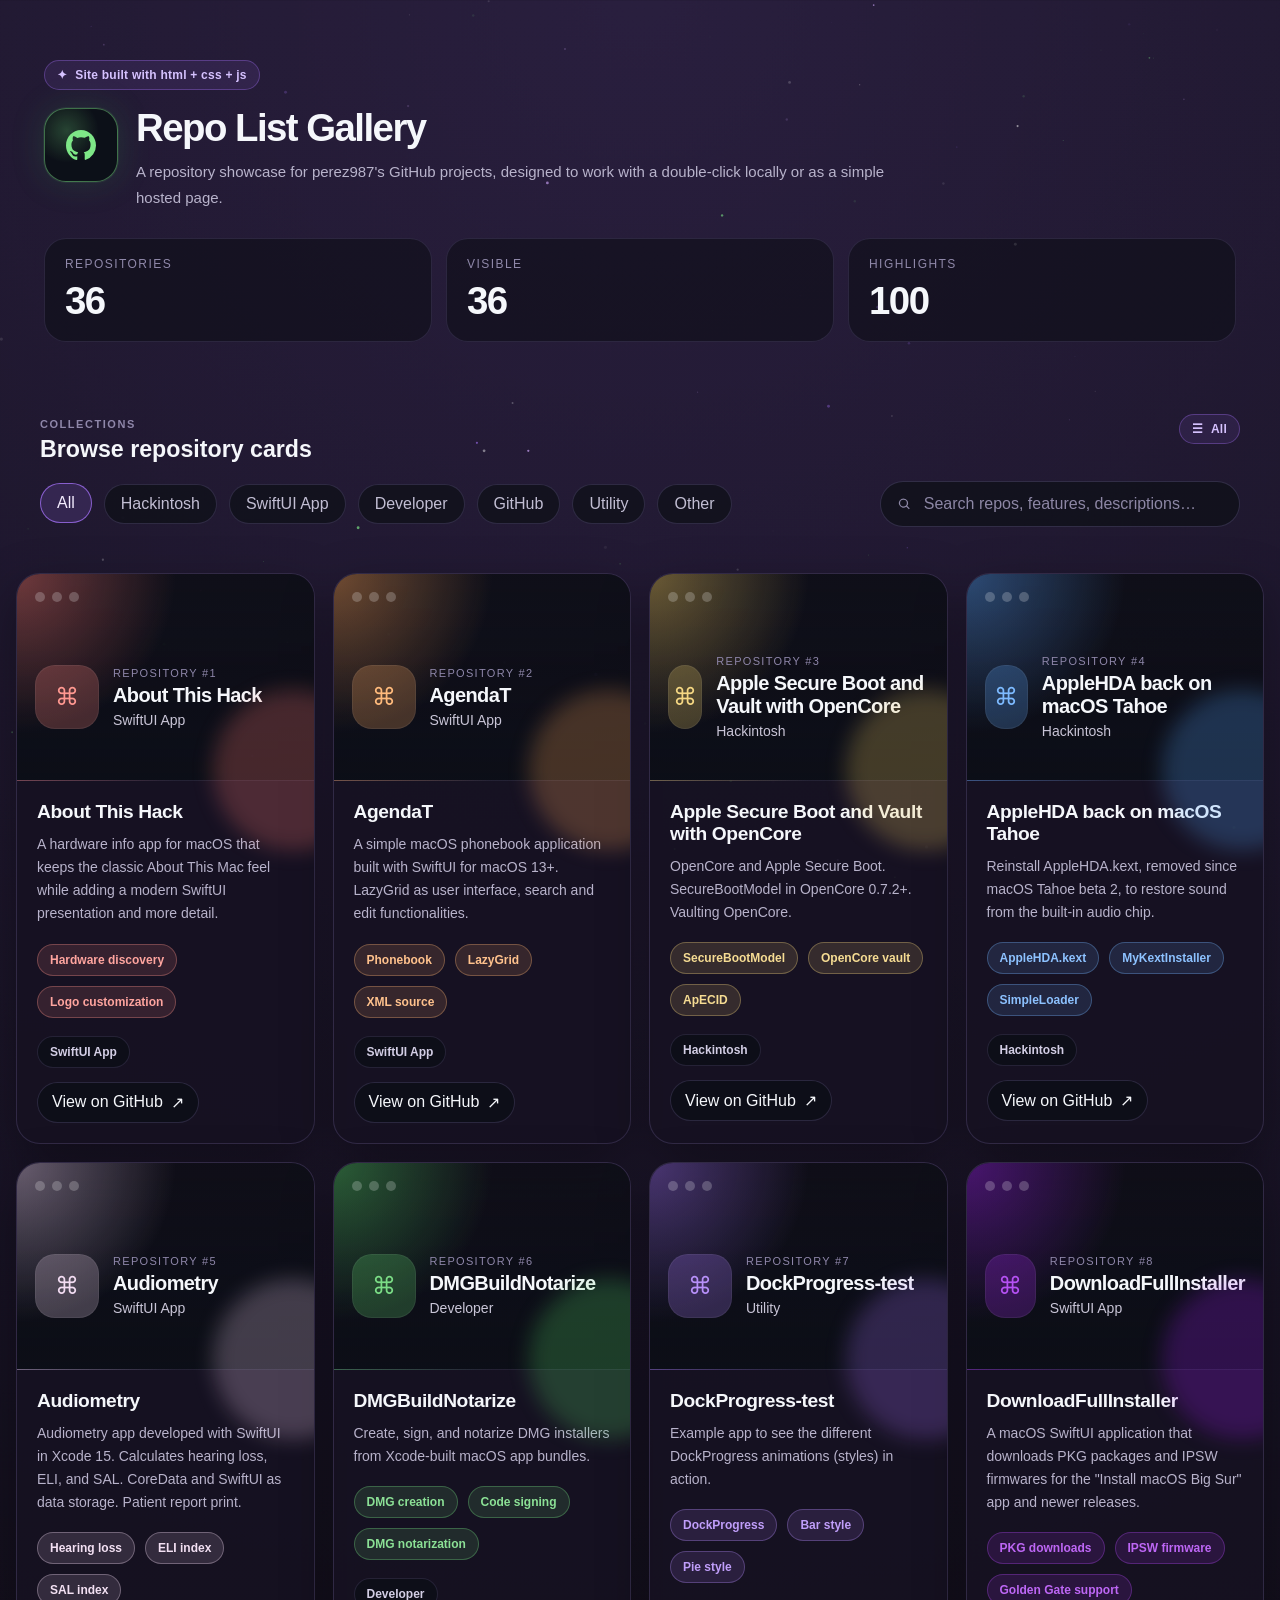
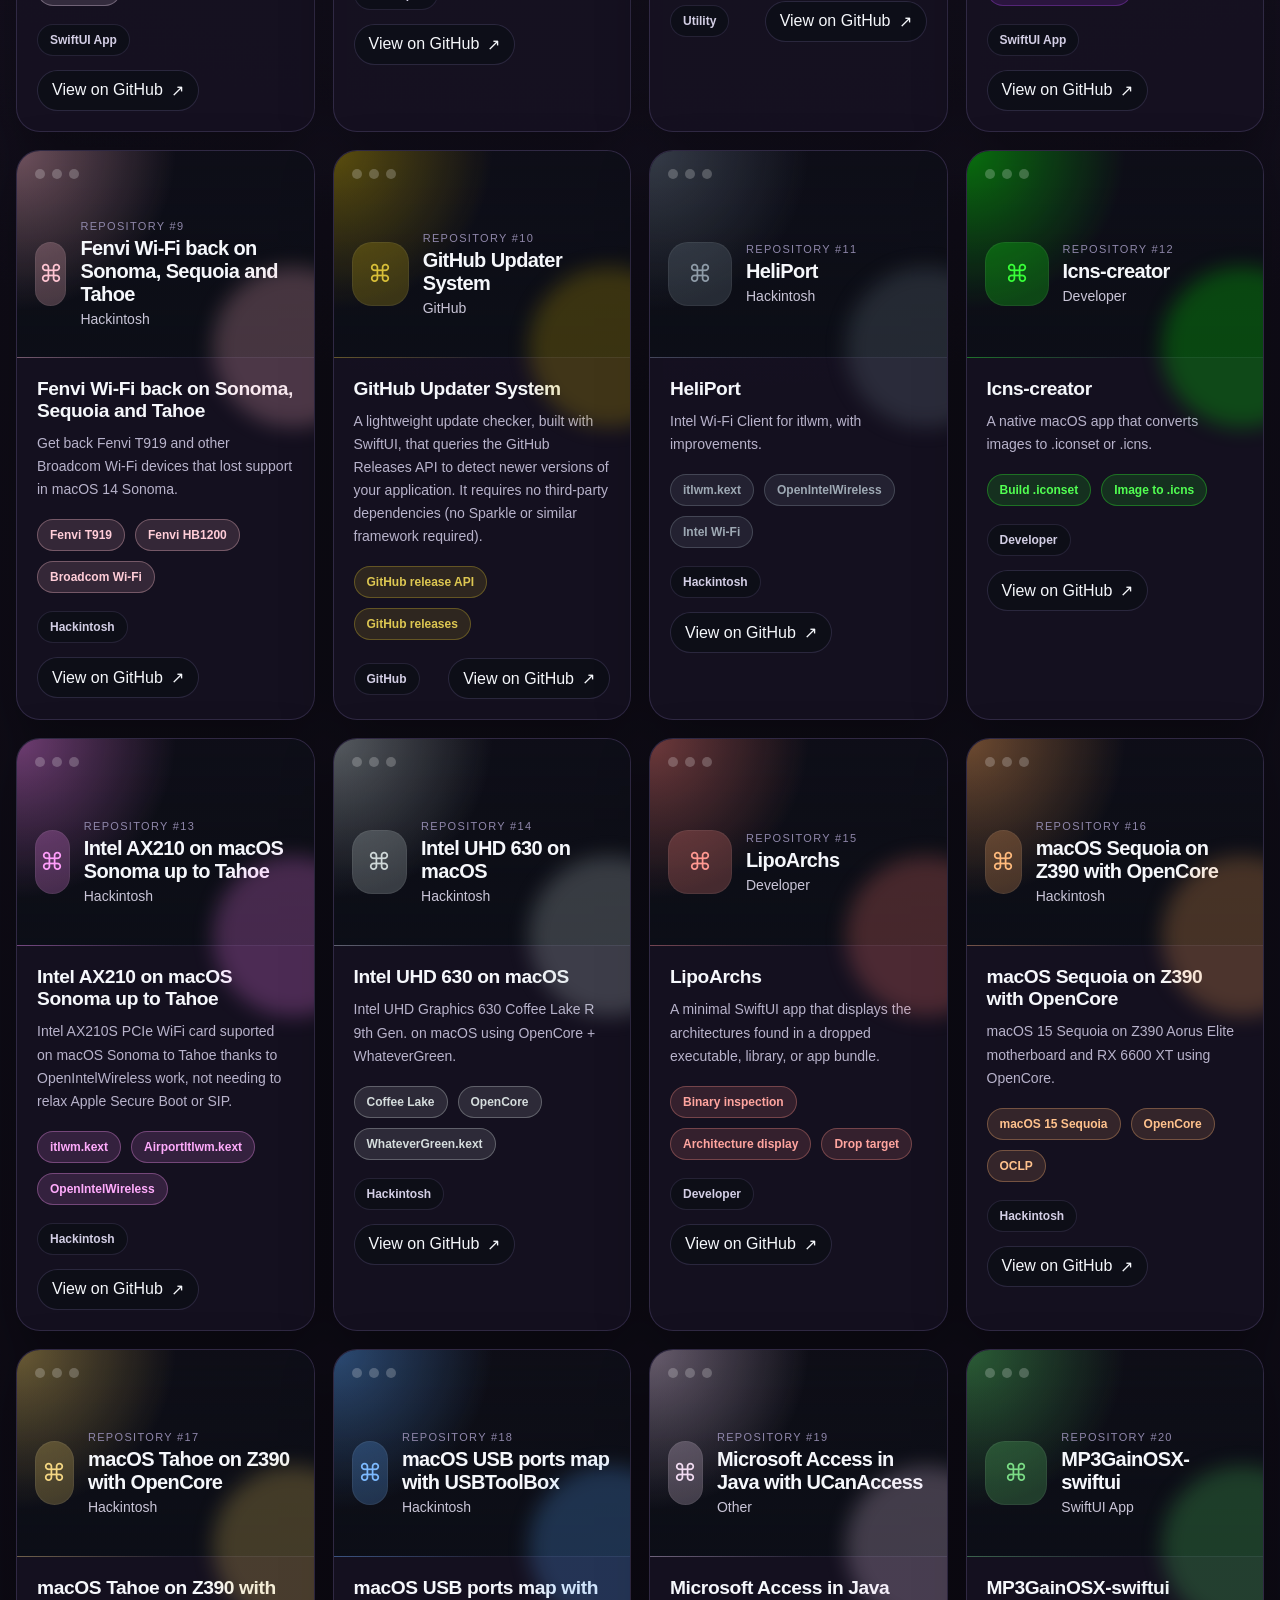
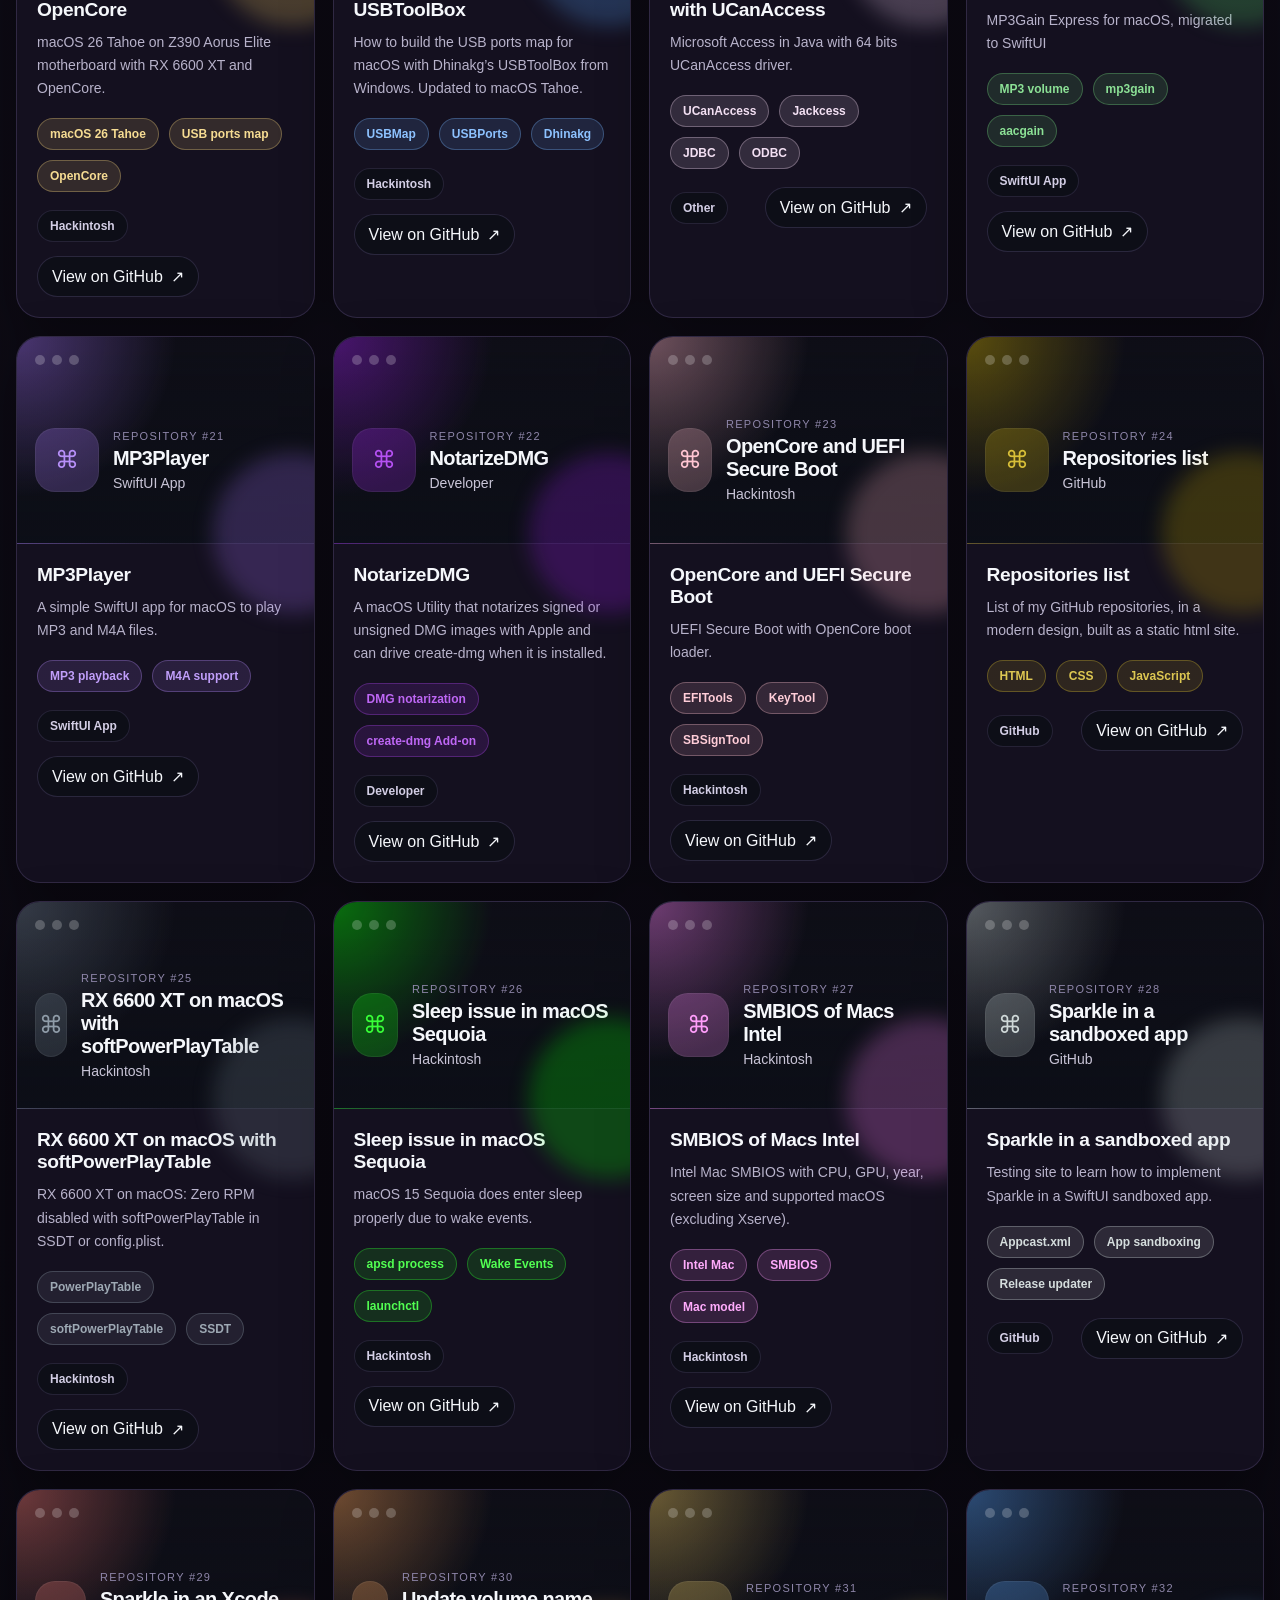
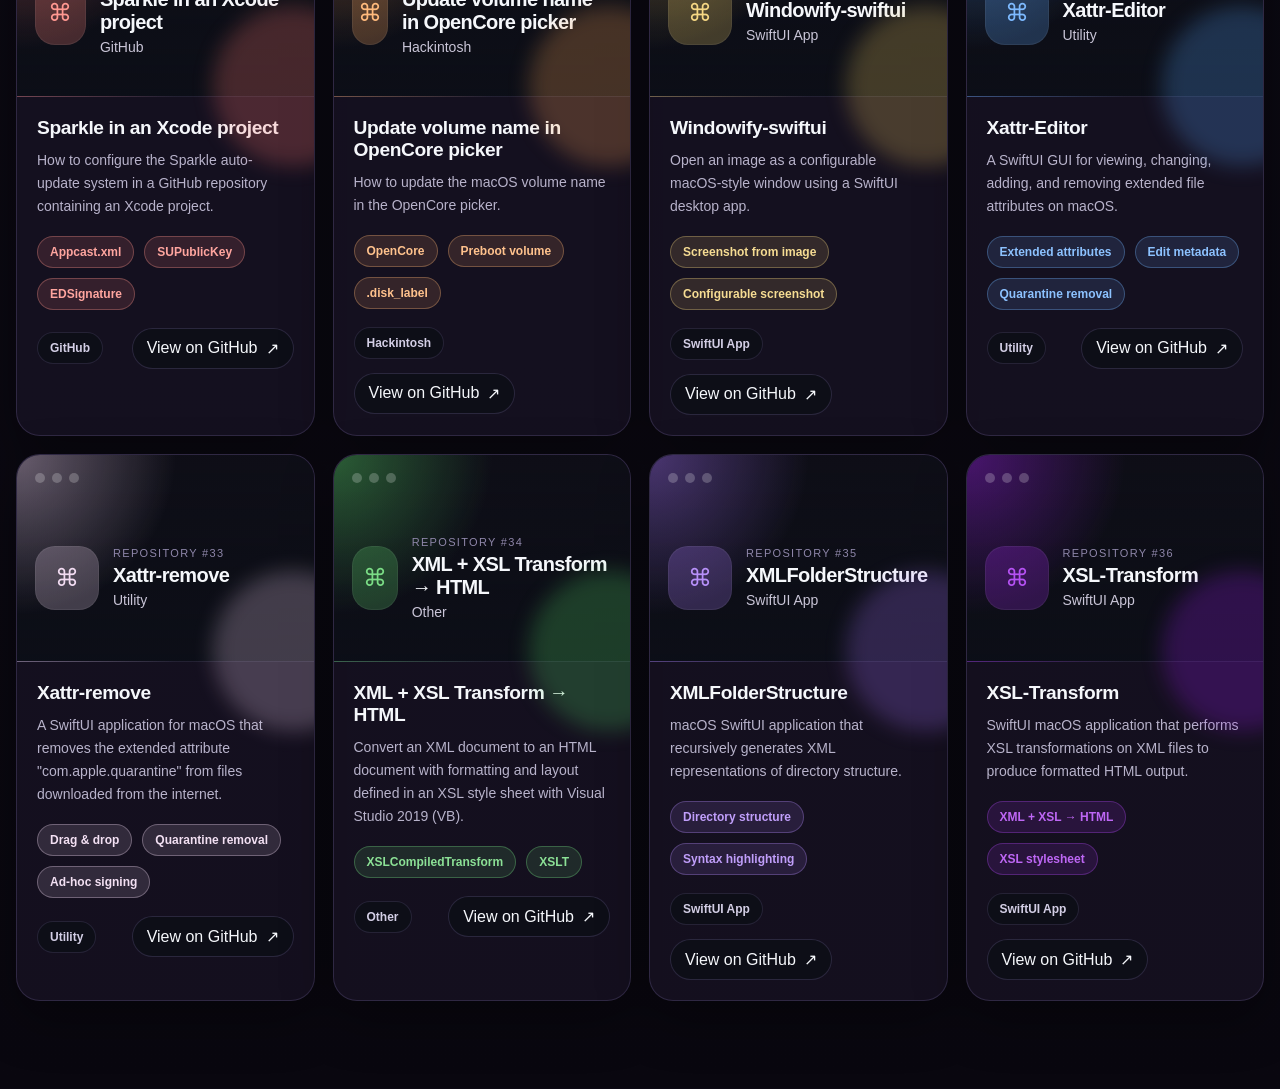
==== es_ES/index.html @ 8a82d5d9 "Create Spanish folder for the project" ====
<!doctype html>
<html lang="en">
  <head>
    <meta charset="UTF-8" />
    <meta name="viewport" content="width=device-width, initial-scale=1.0" />
    <meta
      name="description"
      content="Standalone repository gallery for perez987's SwiftUI projects."
    />
    <title>Repo List Gallery</title>
    <link
      rel="icon"
      href="data:image/svg+xml,%3Csvg xmlns='http://www.w3.org/2000/svg' viewBox='0 0 64 64'%3E%3Crect width='64' height='64' rx='16' fill='%230b1016'/%3E%3Cpath d='M18 24h28v16H18z' fill='%232ea043' opacity='.22'/%3E%3Cpath d='M20 20h10l3 4h11a4 4 0 0 1 4 4v16H16V24a4 4 0 0 1 4-4z' fill='%232ea043'/%3E%3C/svg%3E"
    />
    <link rel="stylesheet" href="styles.css" />
  </head>
  <body>
    <div class="gallery-app">
      <canvas class="galaxy-background" aria-hidden="true"></canvas>

      <main class="gallery-shell">
        <section class="hero-panel">
          <div class="hero-copy">
            <div class="hero-badge">
              ✦
              <span>Site built with html + css + js</span>
            </div>
            <div class="hero-title-row">
              <div class="hero-logo" aria-hidden="true">
                <svg viewBox="0 0 24 24" aria-hidden="true">
                  <path
                    d="M12 2C6.477 2 2 6.59 2 12.25c0 4.53 2.865 8.373 6.839 9.73.5.096.682-.223.682-.495 0-.244-.01-1.05-.014-1.905-2.782.618-3.369-1.215-3.369-1.215-.455-1.183-1.11-1.498-1.11-1.498-.908-.638.069-.625.069-.625 1.004.072 1.532 1.069 1.532 1.069.892 1.57 2.341 1.116 2.91.853.09-.665.35-1.116.636-1.373-2.22-.261-4.555-1.14-4.555-5.073 0-1.12.39-2.037 1.03-2.755-.104-.261-.446-1.313.098-2.739 0 0 .84-.277 2.75 1.052A9.32 9.32 0 0 1 12 6.845c.85.004 1.706.118 2.504.347 1.908-1.329 2.747-1.052 2.747-1.052.546 1.426.204 2.478.1 2.739.64.718 1.028 1.635 1.028 2.755 0 3.943-2.339 4.809-4.566 5.065.359.319.679.944.679 1.902 0 1.374-.012 2.482-.012 2.82 0 .274.18.596.688.494A10.257 10.257 0 0 0 22 12.25C22 6.59 17.523 2 12 2Z"
                  />
                </svg>
              </div>
              <div>
                <h1>Repo List Gallery</h1>
                <p>
                  A repository showcase for perez987&apos;s GitHub projects, designed to work with a
                  double-click locally or as a simple hosted page.
                </p>
              </div>
            </div>
          </div>

          <div class="hero-stats" aria-label="Repository gallery summary">
            <div class="stat-card">
              <span class="stat-label">Repositories</span>
              <strong id="repo-count">0</strong>
            </div>
          <div class="stat-card">
              <span class="stat-label">Visible</span>
              <strong id="visible-count">0</strong>
            </div>
            <div class="stat-card">
              <span class="stat-label">Highlights</span>
              <strong id="highlight-count">0</strong>
            </div>
          </div>
        </section>

        <section class="toolbar-panel">
          <div class="toolbar-heading">
            <div>
              <span class="eyebrow">Collections</span>
              <h2>Browse repository cards</h2>
            </div>
            <div class="toolbar-badge">
              <span>☰</span>
              <span id="active-category-label">All</span>
            </div>
          </div>

          <div class="toolbar-controls">
            <div class="category-pills" id="category-pills" role="tablist" aria-label="Repository categories"></div>

            <label class="search-shell">
              <svg class="icon-inline" viewBox="0 0 24 24" aria-hidden="true">
                <path
                  d="M10.5 3a7.5 7.5 0 0 1 5.982 12.025l4.246 4.247-1.414 1.414-4.247-4.246A7.5 7.5 0 1 1 10.5 3Zm0 2a5.5 5.5 0 1 0 0 11 5.5 5.5 0 0 0 0-11Z"
                  fill="currentColor"
                />
              </svg>
              <input
                id="search-input"
                type="search"
                placeholder="Search repos, features, descriptions…"
                aria-label="Search repositories"
              />
            </label>
          </div>
        </section>

        <section class="repo-grid" id="repo-grid" aria-label="Repository gallery"></section>

        <section class="empty-state" id="empty-state">
          <svg class="icon-large" viewBox="0 0 24 24" aria-hidden="true">
            <path
              d="M12 2C6.477 2 2 6.59 2 12.25c0 4.53 2.865 8.373 6.839 9.73.5.096.682-.223.682-.495 0-.244-.01-1.05-.014-1.905-2.782.618-3.369-1.215-3.369-1.215-.455-1.183-1.11-1.498-1.11-1.498-.908-.638.069-.625.069-.625 1.004.072 1.532 1.069 1.532 1.069.892 1.57 2.341 1.116 2.91.853.09-.665.35-1.116.636-1.373-2.22-.261-4.555-1.14-4.555-5.073 0-1.12.39-2.037 1.03-2.755-.104-.261-.446-1.313.098-2.739 0 0 .84-.277 2.75 1.052A9.32 9.32 0 0 1 12 6.845c.85.004 1.706.118 2.504.347 1.908-1.329 2.747-1.052 2.747-1.052.546 1.426.204 2.478.1 2.739.64.718 1.028 1.635 1.028 2.755 0 3.943-2.339 4.809-4.566 5.065.359.319.679.944.679 1.902 0 1.374-.012 2.482-.012 2.82 0 .274.18.596.688.494A10.257 10.257 0 0 0 22 12.25C22 6.59 17.523 2 12 2Z"
            />
          </svg>
          <h3>No repositories found</h3>
          <p>Try a different search term or switch back to the full collection.</p>
        </section>
      </main>

      <button type="button" class="back-to-top" id="back-to-top" aria-label="Back to top">↑</button>
    </div>
    <script src="script.js"></script>
  </body>
</html>
---- es_ES/styles.css ----
:root {
        color-scheme: dark;
        --page-bg: #09070f;
        --panel-bg: rgba(25, 20, 38, 0.8);
        --panel-border: rgba(146, 130, 196, 0.22);
        --text-primary: #f5f7fb;
        --text-secondary: #b8b3cb;
        --text-muted: #8f87aa;
      }

      * {
        box-sizing: border-box;
      }

      html {
        background: var(--page-bg);
        scroll-behavior: smooth;
      }

      body {
        margin: 0;
        min-height: 100vh;
        background:
          radial-gradient(circle at top, rgba(163, 113, 247, 0.16), transparent 34%),
          linear-gradient(180deg, #120f1b 0%, #09070f 100%);
        color: var(--text-primary);
        font-family:
          Inter, -apple-system, BlinkMacSystemFont, "Segoe UI", sans-serif;
      }

      a {
        color: inherit;
      }

      button,
      input {
        font: inherit;
      }

      .gallery-app {
        min-height: 100vh;
      }

      .galaxy-background {
        position: fixed;
        inset: 0;
        z-index: 0;
        width: 100%;
        height: 100%;
        pointer-events: none;
      }

      .gallery-shell {
        position: relative;
        z-index: 1;
        width: min(1380px, calc(100% - 32px));
        margin: 0 auto;
        padding: 32px 0 88px;
      }

        position: relative;
      .hero-panel,
      .toolbar-panel,
      .empty-state {
        border: 1px solid var(--panel-border);
        background: var(--panel-bg);
        backdrop-filter: blur(16px);
        box-shadow: 0 20px 60px rgba(0, 0, 0, 0.36);
      }

      .hero-panel {
        display: grid;
        gap: 28px;
        padding: 28px;
        border-radius: 28px;
      }

      .hero-copy {
        display: grid;
        gap: 18px;
      }

      .hero-badge,
      .toolbar-badge {
        display: inline-flex;
        width: fit-content;
        align-items: center;
        gap: 8px;
        border-radius: 999px;
        border: 1px solid rgba(163, 113, 247, 0.35);
        background: rgba(163, 113, 247, 0.1);
        color: #d6c2ff;
        padding: 7px 12px;
        font-size: 12px;
        font-weight: 700;
        letter-spacing: 0.02em;
      }

      .hero-title-row {
        display: flex;
        align-items: flex-start;
        gap: 18px;
      }

      .hero-logo {
        display: inline-flex;
        align-items: center;
        justify-content: center;
        width: 74px;
        height: 74px;
        flex-shrink: 0;
        border-radius: 22px;
        border: 1px solid rgba(126, 231, 135, 0.45);
        background:
          radial-gradient(circle at 30% 30%, rgba(126, 231, 135, 0.24), transparent 45%),
          rgba(11, 16, 22, 0.9);
        box-shadow:
          0 0 0 1px rgba(126, 231, 135, 0.08),
          0 0 34px rgba(46, 160, 67, 0.2);
      }

      .hero-logo svg {
        width: 36px;
        height: 36px;
        fill: #7ee787;
      }

      .hero-panel h1 {
        margin: 0;
        font-size: clamp(2rem, 3vw, 3.5rem);
        line-height: 1.02;
        letter-spacing: -0.04em;
      }

      .hero-panel p {
        margin: 12px 0 0;
        max-width: 760px;
        color: var(--text-secondary);
        font-size: 15px;
        line-height: 1.7;
      }

      .hero-stats {
        display: grid;
        gap: 14px;
        grid-template-columns: repeat(3, minmax(0, 1fr));
      }

      .stat-card {
        border-radius: 22px;
        border: 1px solid rgba(146, 130, 196, 0.18);
        background: rgba(10, 13, 18, 0.52);
        padding: 18px 20px;
      }

      .stat-label {
        display: block;
        margin-bottom: 8px;
        color: #9089aa;
        font-size: 12px;
        text-transform: uppercase;
        letter-spacing: 0.12em;
      }

      .stat-card strong {
        font-size: clamp(1.4rem, 3vw, 2.4rem);
        letter-spacing: -0.04em;
      }

      .toolbar-panel {
        display: grid;
        gap: 18px;
        margin-top: 22px;
        padding: 22px 24px;
        border-radius: 24px;
      }

      .toolbar-heading {
        display: flex;
        align-items: flex-start;
        justify-content: space-between;
        gap: 18px;
      }

      .eyebrow {
        display: inline-block;
        margin-bottom: 6px;
        color: var(--text-muted);
        font-size: 11px;
        font-weight: 700;
        text-transform: uppercase;
        letter-spacing: 0.14em;
      }

      .toolbar-heading h2 {
        margin: 0;
        font-size: 1.45rem;
      }

      .toolbar-controls {
        display: flex;
        align-items: center;
        justify-content: space-between;
        gap: 16px;
        flex-wrap: wrap;
      }

      .category-pills {
        display: flex;
        gap: 12px;
        flex-wrap: wrap;
      }

      .category-pill {
        border: 1px solid rgba(146, 130, 196, 0.22);
        background: rgba(12, 15, 21, 0.68);
        color: #c2bed3;
        padding: 10px 16px;
        border-radius: 999px;
        cursor: pointer;
        transition:
          transform 0.2s ease,
          border-color 0.2s ease,
          background-color 0.2s ease,
          color 0.2s ease;
      }

      .category-pill:hover,
      .category-pill.is-active {
        transform: translateY(-1px);
        border-color: rgba(163, 113, 247, 0.75);
        background: rgba(163, 113, 247, 0.16);
        color: #f4edff;
      }

      .search-shell {
        display: flex;
        align-items: center;
        gap: 10px;
        min-width: min(100%, 360px);
        border-radius: 999px;
        border: 1px solid rgba(146, 130, 196, 0.24);
        background: rgba(12, 15, 21, 0.68);
        padding: 12px 16px;
        color: #8d87a5;
      }

      .search-shell:focus-within {
        border-color: rgba(126, 231, 135, 0.65);
        box-shadow: 0 0 0 4px rgba(46, 160, 67, 0.15);
      }

      .search-shell input {
        width: 100%;
        border: 0;
        outline: 0;
        background: transparent;
        color: var(--text-primary);
      }

      .search-shell input::placeholder {
        color: #8d87a5;
      }

      .repo-grid {
        display: grid;
        gap: 18px;
        margin-top: 24px;
        grid-template-columns: repeat(auto-fit, minmax(290px, 1fr));
      }

      .repo-card {
        overflow: hidden;
        border: 1px solid rgba(146, 130, 196, 0.22);
        border-radius: 24px;
        background: rgba(22, 18, 33, 0.88);
        box-shadow: 0 18px 50px rgba(0, 0, 0, 0.34);
        transition:
          transform 0.22s ease,
          border-color 0.22s ease,
          box-shadow 0.22s ease;
      }

      .repo-card:hover {
        transform: translateY(-4px);
        border-color: color-mix(in srgb, var(--repo-accent) 56%, white);
        box-shadow: 0 24px 64px rgba(0, 0, 0, 0.42);
      }

      .repo-preview {
        position: relative;
        padding: 18px;
        border-bottom: 1px solid rgba(146, 130, 196, 0.16);
        background:
          radial-gradient(circle at top left, color-mix(in srgb, var(--repo-accent) 40%, transparent), transparent 44%),
          linear-gradient(180deg, rgba(10, 13, 18, 0.58), rgba(11, 14, 22, 0.88));
      }

      .repo-preview::after {
        content: "";
        position: absolute;
        inset: auto -20% -34% auto;
        width: 160px;
        height: 160px;
        border-radius: 50%;
        background: color-mix(in srgb, var(--repo-accent) 24%, transparent);
        filter: blur(10px);
      }

      .preview-toolbar {
        display: flex;
        gap: 7px;
      }

      .preview-toolbar span {
        width: 10px;
        height: 10px;
        border-radius: 50%;
        background: rgba(255, 255, 255, 0.22);
      }

      .preview-content {
        position: relative;
        display: flex;
        align-items: center;
        gap: 14px;
        padding-top: 30px;
        min-height: 160px;
      }

      .preview-monogram {
        display: flex;
        align-items: center;
        justify-content: center;
        width: 64px;
        height: 64px;
        border-radius: 20px;
        background: color-mix(in srgb, var(--repo-accent) 22%, rgba(255, 255, 255, 0.02));
        color: color-mix(in srgb, var(--repo-accent) 78%, white);
        box-shadow: inset 0 0 0 1px rgba(255, 255, 255, 0.06);
        font-size: 1.5rem;
      }

      .preview-meta {
        position: relative;
        display: grid;
        gap: 5px;
      }

      .preview-label {
        color: var(--text-muted);
        font-size: 11px;
        text-transform: uppercase;
        letter-spacing: 0.12em;
      }

      .preview-meta strong {
        font-size: 1.25rem;
        letter-spacing: -0.03em;
      }

      .preview-meta span:last-child {
        color: #c9c5d7;
        font-size: 14px;
      }

      .repo-body {
        display: grid;
        gap: 18px;
        padding: 20px;
      }

      .repo-heading {
        display: flex;
        align-items: flex-start;
        justify-content: space-between;
        gap: 14px;
      }

      .repo-heading h3 {
        margin: 0;
        font-size: 1.2rem;
        letter-spacing: -0.02em;
      }

      .repo-heading p {
        margin: 10px 0 0;
        color: var(--text-secondary);
        font-size: 14px;
        line-height: 1.65;
      }

      .repo-heading a,
      .repo-action {
        display: inline-flex;
        align-items: center;
        justify-content: center;
        gap: 8px;
        flex-shrink: 0;
        border-radius: 999px;
        text-decoration: none;
      }

      .repo-heading a {
        width: 38px;
        height: 38px;
        border: 1px solid rgba(146, 130, 196, 0.22);
        background: rgba(12, 15, 21, 0.7);
        color: var(--text-primary);
      }

      .repo-heading a:hover,
      .repo-action:hover {
        border-color: color-mix(in srgb, var(--repo-accent) 74%, white);
        color: white;
      }

      .repo-tags {
        display: flex;
        flex-wrap: wrap;
        gap: 10px;
      }

      .repo-tag,
      .repo-category {
        display: inline-flex;
        align-items: center;
        border-radius: 999px;
        padding: 8px 12px;
        font-size: 12px;
        font-weight: 700;
      }

      .repo-tag {
        border: 1px solid color-mix(in srgb, var(--repo-accent) 26%, rgba(255, 255, 255, 0.08));
        background: color-mix(in srgb, var(--repo-accent) 12%, rgba(255, 255, 255, 0.02));
        color: color-mix(in srgb, var(--repo-accent) 68%, white);
      }

      .repo-footer {
        display: flex;
        align-items: center;
        justify-content: space-between;
        gap: 14px;
        flex-wrap: wrap;
      }

      .repo-category {
        border: 1px solid rgba(146, 130, 196, 0.18);
        background: rgba(12, 15, 21, 0.72);
        color: #d3cee5;
      }

      .repo-action {
        padding: 10px 14px;
        border: 1px solid rgba(146, 130, 196, 0.22);
        background: rgba(12, 15, 21, 0.72);
        color: var(--text-primary);
      }

      .empty-state {
        display: none;
        place-items: center;
        gap: 10px;
        margin-top: 24px;
        padding: 56px 24px;
        text-align: center;
        border-radius: 24px;
      }

      .empty-state.show {
        display: grid;
      }

      .empty-state h3,
      .empty-state p {
        margin: 0;
      }

      .empty-state p {
        color: var(--text-secondary);
      }

      .back-to-top {
        position: fixed;
        right: 28px;
        bottom: 28px;
        z-index: 2;
        display: inline-flex;
        align-items: center;
        justify-content: center;
        width: 52px;
        height: 52px;
        border: 1px solid rgba(240, 246, 252, 0.15);
        border-radius: 50%;
        background: radial-gradient(circle at 30% 30%, #46c75d 0%, #2ea043 60%, #1b772f 100%);
        color: #fff;
        cursor: pointer;
        opacity: 0;
        visibility: hidden;
        transform: translateY(18px) scale(0.88);
        box-shadow:
          0 8px 20px rgba(0, 0, 0, 0.45),
          0 0 0 0 rgba(46, 160, 67, 0.35);
        transition:
          opacity 0.3s ease,
          transform 0.3s ease,
          box-shadow 0.3s ease;
      }

      .back-to-top.show {
        opacity: 1;
        visibility: visible;
        transform: translateY(0) scale(1);
      }

      .back-to-top:hover {
        box-shadow:
          0 12px 24px rgba(0, 0, 0, 0.48),
          0 0 22px rgba(46, 160, 67, 0.5);
      }

      .icon-inline {
        width: 16px;
        height: 16px;
        fill: currentColor;
      }

      .icon-large {
        width: 48px;
        height: 48px;
        fill: currentColor;
      }

      @media (max-width: 900px) {
        .gallery-shell {
          width: min(100% - 24px, 1380px);
          padding-top: 20px;
        }

        .hero-title-row,
        .toolbar-heading,
        .toolbar-controls {
          flex-direction: column;
          align-items: stretch;
        }

        .hero-stats {
          grid-template-columns: 1fr;
        }
      }

      @media (max-width: 640px) {
        .hero-panel,
        .toolbar-panel,
        .repo-body {
          padding-left: 18px;
          padding-right: 18px;
        }

        .hero-panel {
          padding-top: 22px;
          padding-bottom: 22px;
          border-radius: 22px;
        }

        .toolbar-panel,
        .repo-card,
        .empty-state {
          border-radius: 20px;
        }

        .back-to-top {
          right: 20px;
          bottom: 20px;
          width: 46px;
          height: 46px;
        }
      }
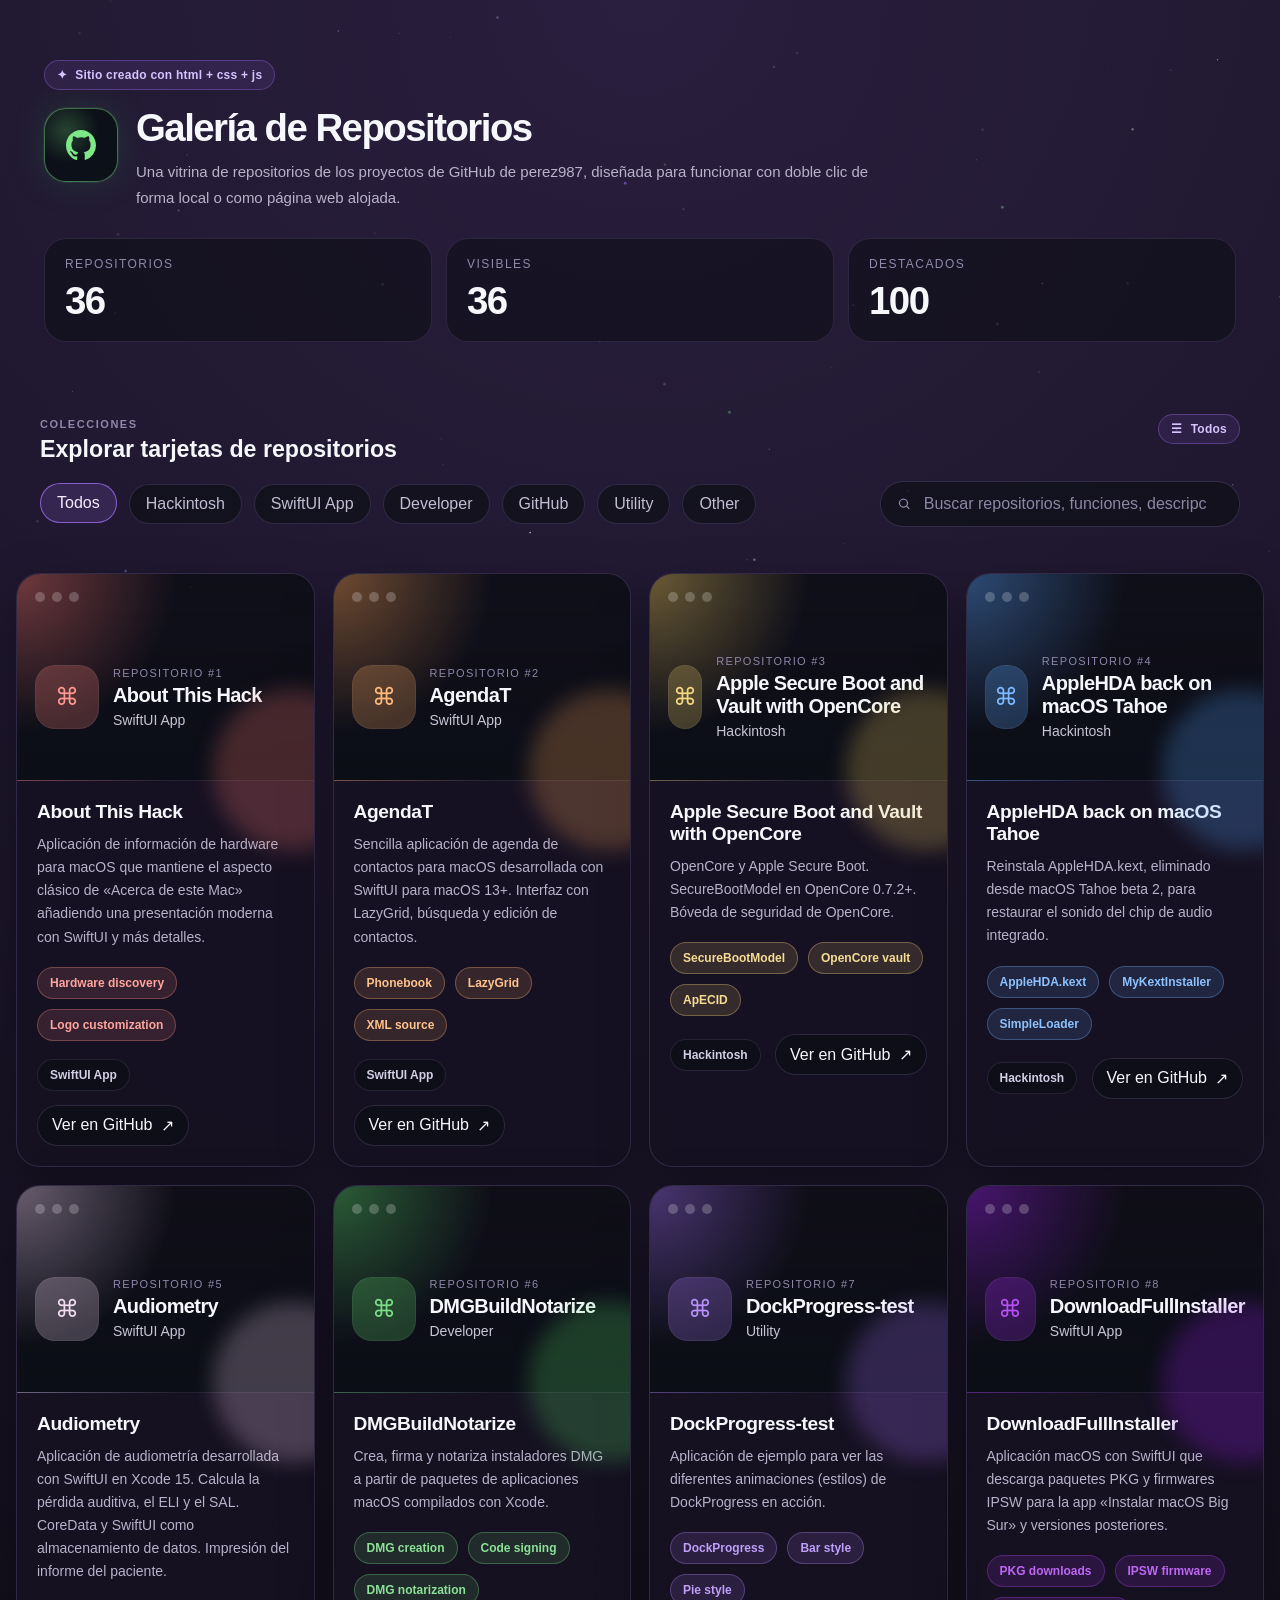
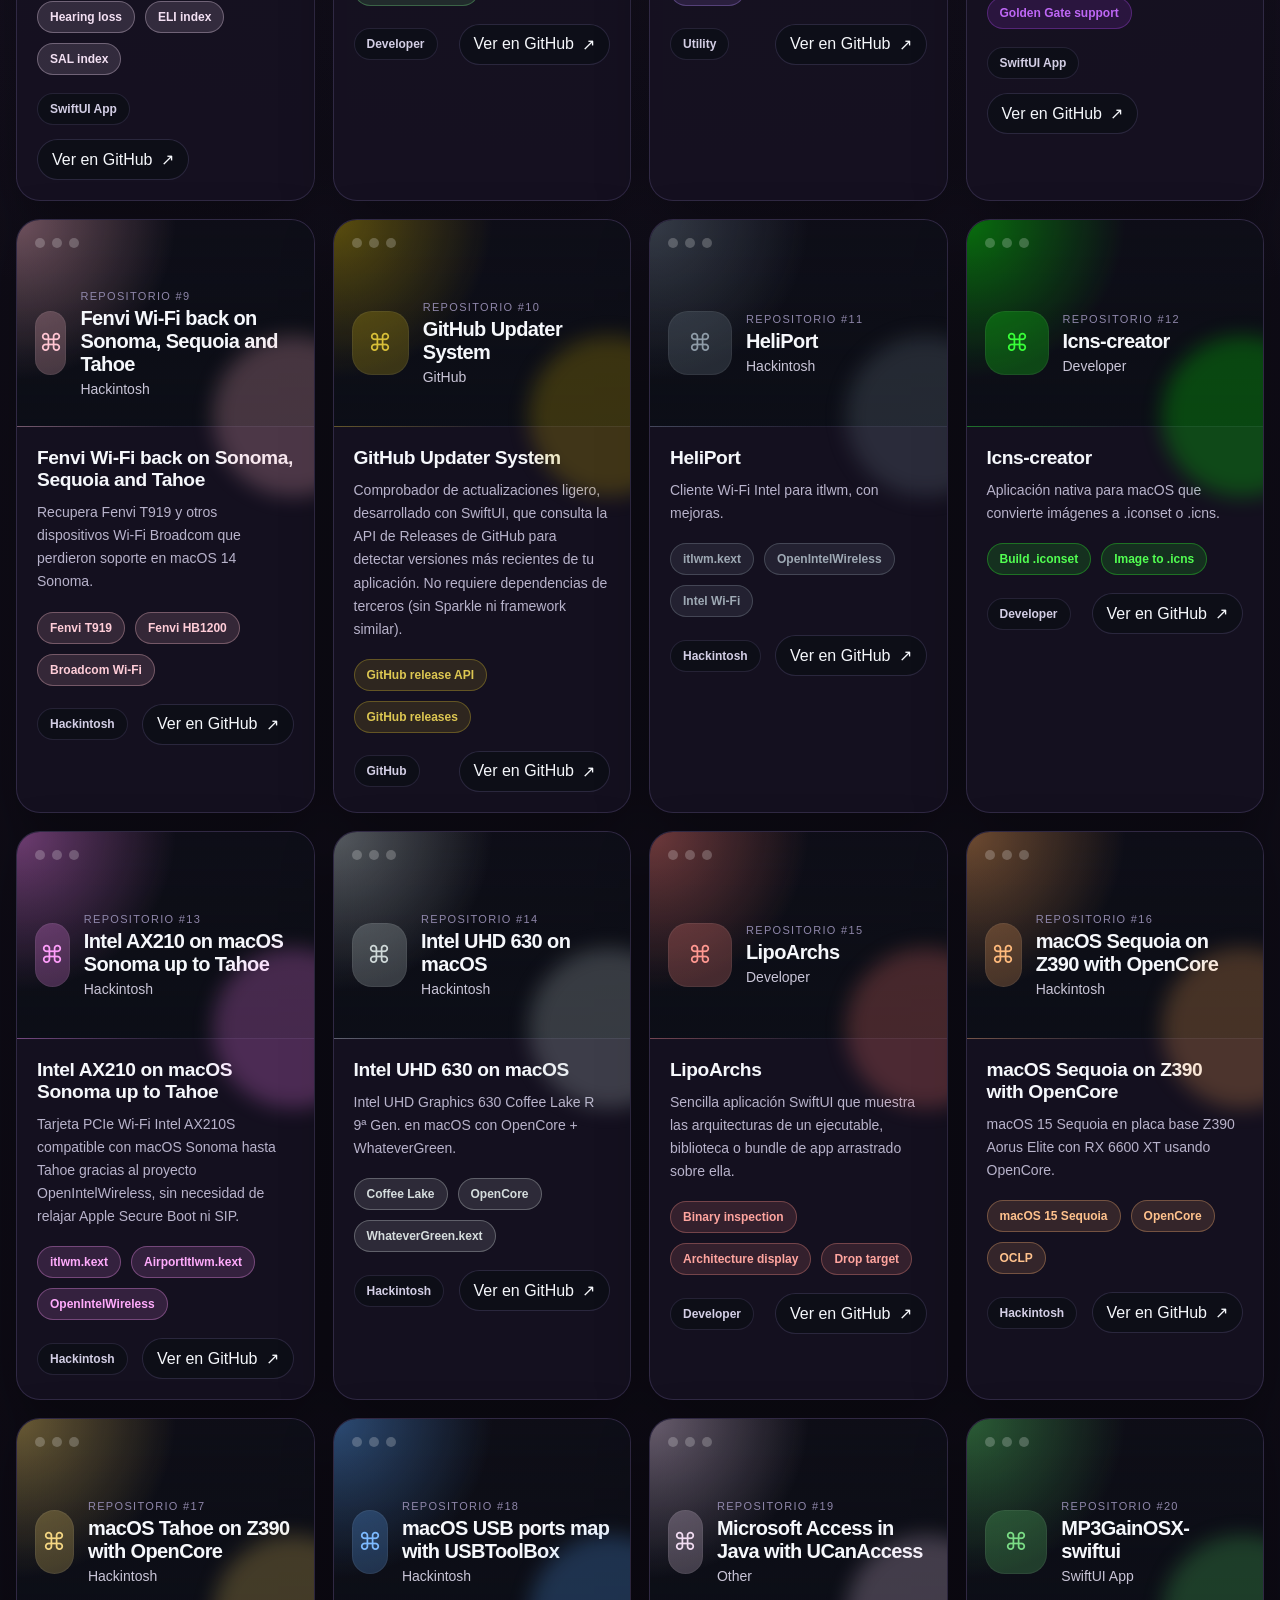
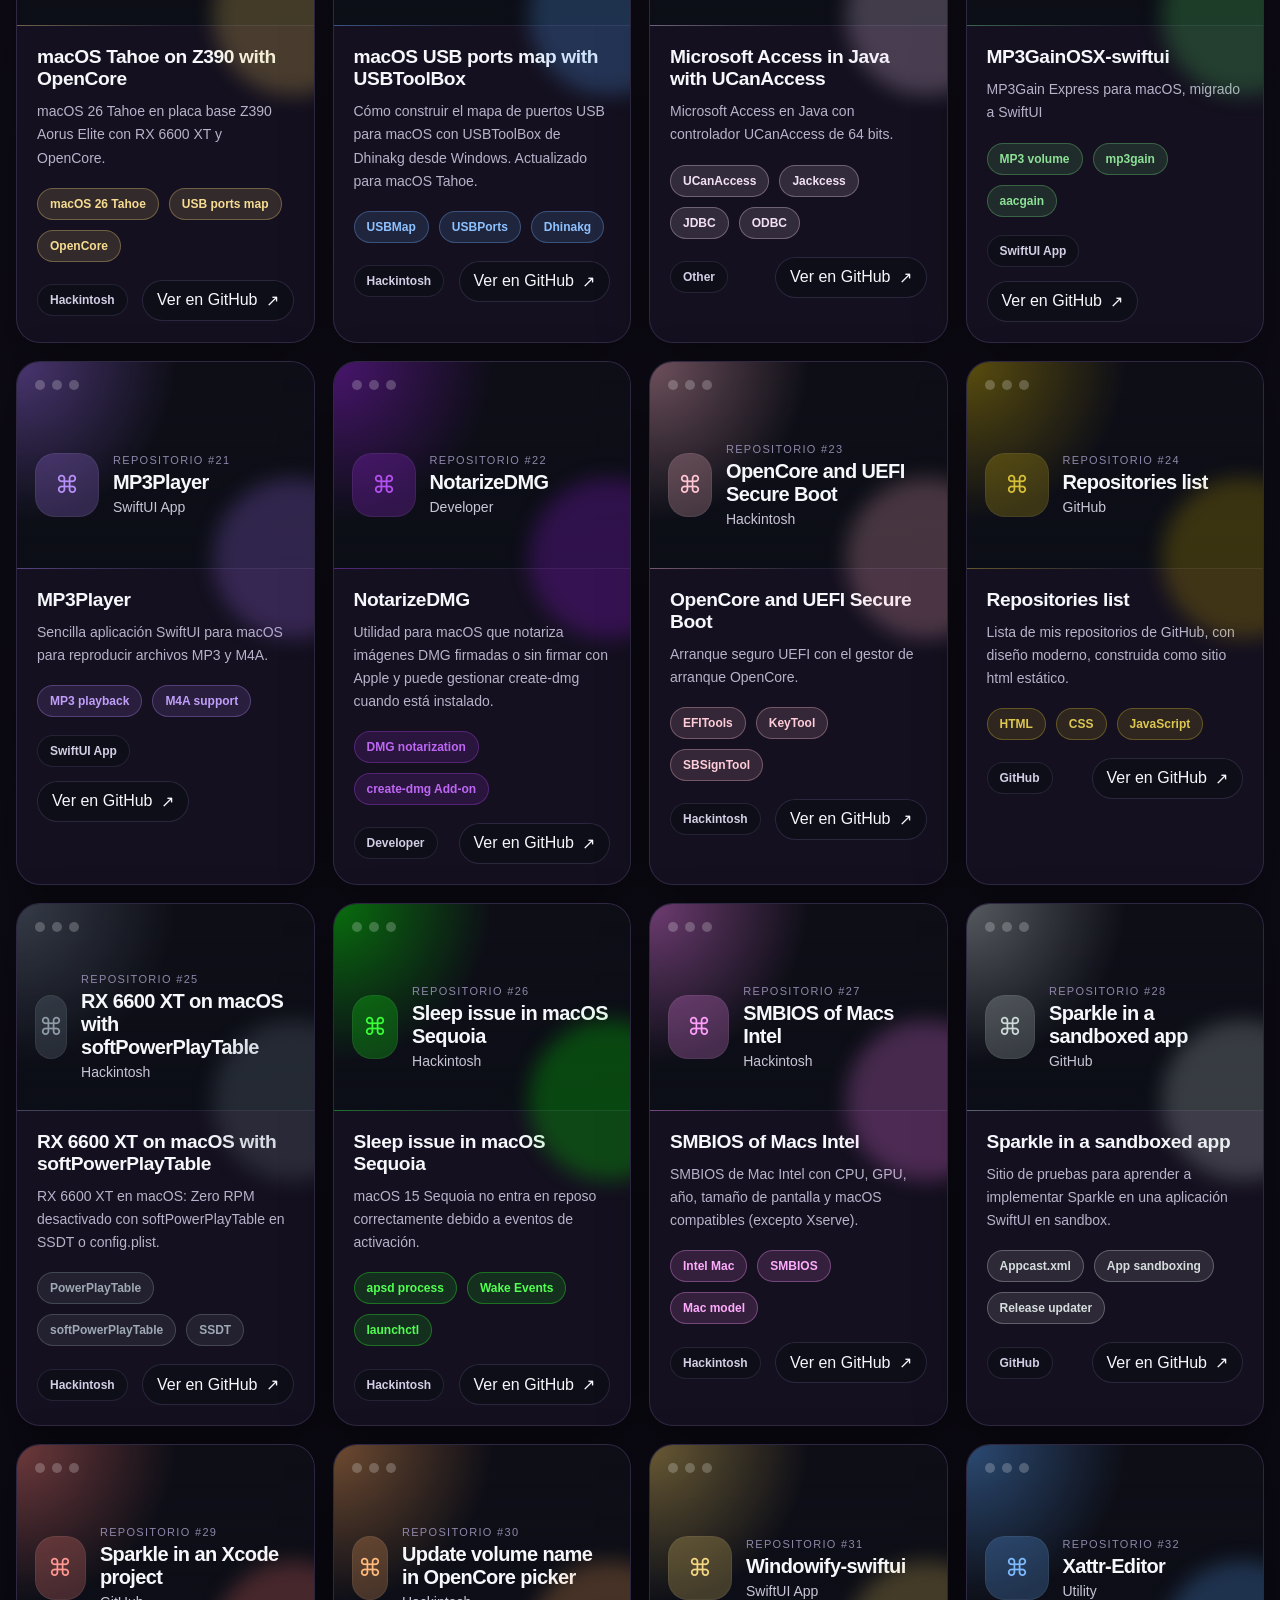
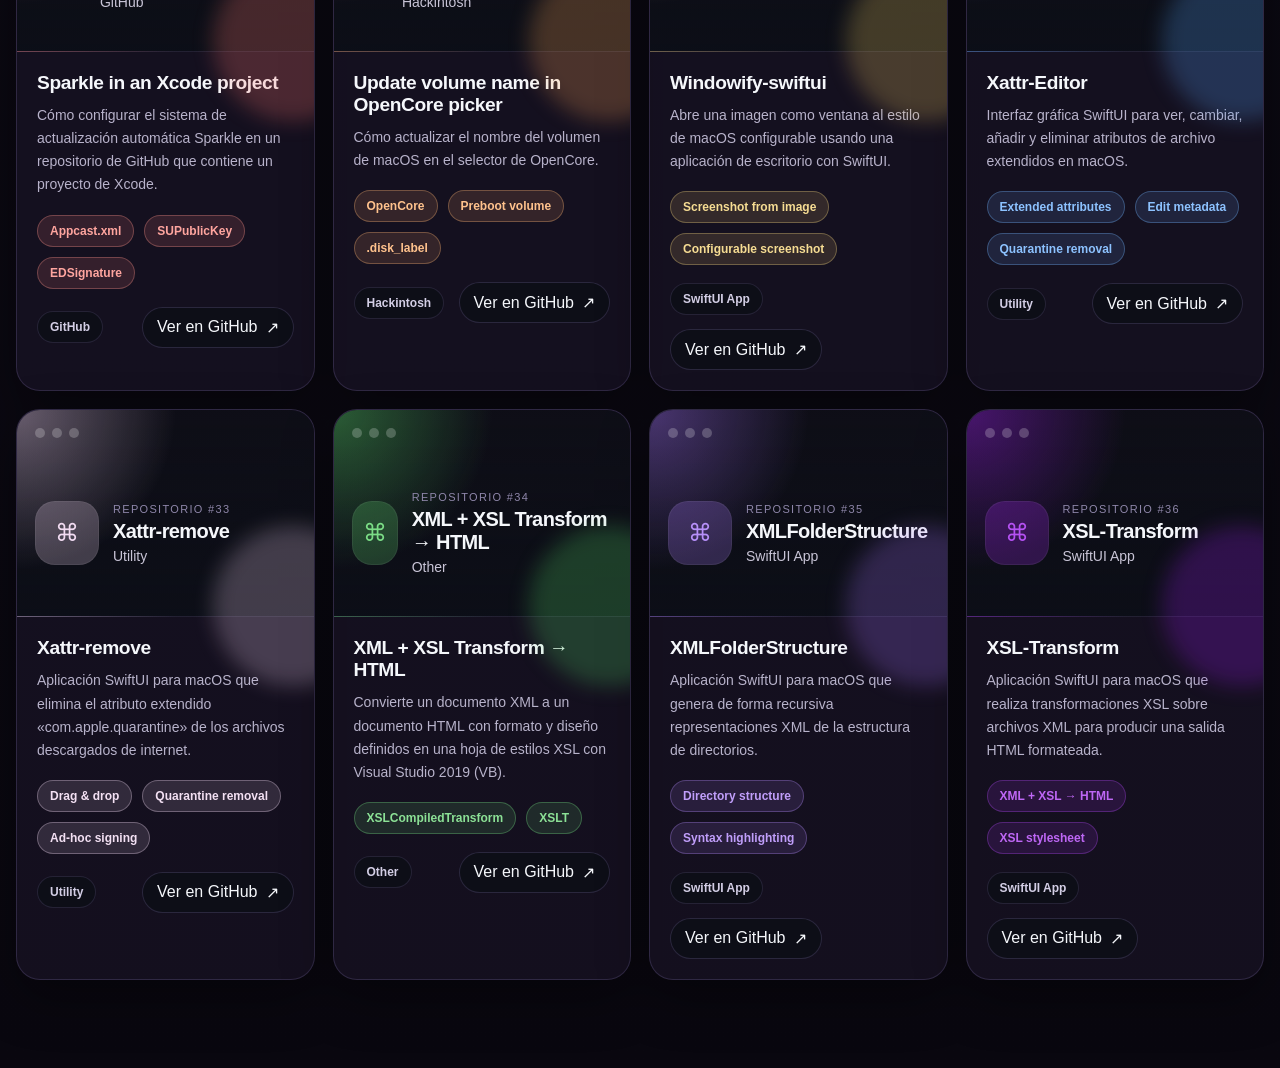
==== commit df52ea06: "Translate es_ES folder into Spanish Co-authored-by: perez987 <50429399+perez987@users.noreply.github" ====
--- a/es_ES/index.html
+++ b/es_ES/index.html
@@ -1,13 +1,13 @@
 <!doctype html>
-<html lang="en">
+<html lang="es">
   <head>
     <meta charset="UTF-8" />
     <meta name="viewport" content="width=device-width, initial-scale=1.0" />
     <meta
       name="description"
-      content="Standalone repository gallery for perez987's SwiftUI projects."
+      content="Galería de repositorios independiente para los proyectos de SwiftUI de perez987."
     />
-    <title>Repo List Gallery</title>
+    <title>Galería de Repositorios</title>
     <link
       rel="icon"
       href="data:image/svg+xml,%3Csvg xmlns='http://www.w3.org/2000/svg' viewBox='0 0 64 64'%3E%3Crect width='64' height='64' rx='16' fill='%230b1016'/%3E%3Cpath d='M18 24h28v16H18z' fill='%232ea043' opacity='.22'/%3E%3Cpath d='M20 20h10l3 4h11a4 4 0 0 1 4 4v16H16V24a4 4 0 0 1 4-4z' fill='%232ea043'/%3E%3C/svg%3E"
@@ -23,7 +23,7 @@
           <div class="hero-copy">
             <div class="hero-badge">
               ✦
-              <span>Site built with html + css + js</span>
+              <span>Sitio creado con html + css + js</span>
             </div>
             <div class="hero-title-row">
               <div class="hero-logo" aria-hidden="true">
@@ -34,26 +34,26 @@
                 </svg>
               </div>
               <div>
-                <h1>Repo List Gallery</h1>
+                <h1>Galería de Repositorios</h1>
                 <p>
-                  A repository showcase for perez987&apos;s GitHub projects, designed to work with a
-                  double-click locally or as a simple hosted page.
+                  Una vitrina de repositorios de los proyectos de GitHub de perez987, diseñada para funcionar con
+                  doble clic de forma local o como página web alojada.
                 </p>
               </div>
             </div>
           </div>
 
-          <div class="hero-stats" aria-label="Repository gallery summary">
+          <div class="hero-stats" aria-label="Resumen de la galería de repositorios">
             <div class="stat-card">
-              <span class="stat-label">Repositories</span>
+              <span class="stat-label">Repositorios</span>
               <strong id="repo-count">0</strong>
             </div>
           <div class="stat-card">
-              <span class="stat-label">Visible</span>
+              <span class="stat-label">Visibles</span>
               <strong id="visible-count">0</strong>
             </div>
             <div class="stat-card">
-              <span class="stat-label">Highlights</span>
+              <span class="stat-label">Destacados</span>
               <strong id="highlight-count">0</strong>
             </div>
           </div>
@@ -62,17 +62,17 @@
         <section class="toolbar-panel">
           <div class="toolbar-heading">
             <div>
-              <span class="eyebrow">Collections</span>
-              <h2>Browse repository cards</h2>
+              <span class="eyebrow">Colecciones</span>
+              <h2>Explorar tarjetas de repositorios</h2>
             </div>
             <div class="toolbar-badge">
               <span>☰</span>
-              <span id="active-category-label">All</span>
+                   <span id="active-category-label">Todos</span>
             </div>
           </div>
 
           <div class="toolbar-controls">
-            <div class="category-pills" id="category-pills" role="tablist" aria-label="Repository categories"></div>
+            <div class="category-pills" id="category-pills" role="tablist" aria-label="Categorías de repositorios"></div>
 
             <label class="search-shell">
               <svg class="icon-inline" viewBox="0 0 24 24" aria-hidden="true">
@@ -84,14 +84,14 @@
               <input
                 id="search-input"
                 type="search"
-                placeholder="Search repos, features, descriptions…"
-                aria-label="Search repositories"
+                placeholder="Buscar repositorios, funciones, descripciones…"
+                aria-label="Buscar repositorios"
               />
             </label>
           </div>
         </section>
 
-        <section class="repo-grid" id="repo-grid" aria-label="Repository gallery"></section>
+        <section class="repo-grid" id="repo-grid" aria-label="Galería de repositorios"></section>
 
         <section class="empty-state" id="empty-state">
           <svg class="icon-large" viewBox="0 0 24 24" aria-hidden="true">
@@ -99,12 +99,12 @@
               d="M12 2C6.477 2 2 6.59 2 12.25c0 4.53 2.865 8.373 6.839 9.73.5.096.682-.223.682-.495 0-.244-.01-1.05-.014-1.905-2.782.618-3.369-1.215-3.369-1.215-.455-1.183-1.11-1.498-1.11-1.498-.908-.638.069-.625.069-.625 1.004.072 1.532 1.069 1.532 1.069.892 1.57 2.341 1.116 2.91.853.09-.665.35-1.116.636-1.373-2.22-.261-4.555-1.14-4.555-5.073 0-1.12.39-2.037 1.03-2.755-.104-.261-.446-1.313.098-2.739 0 0 .84-.277 2.75 1.052A9.32 9.32 0 0 1 12 6.845c.85.004 1.706.118 2.504.347 1.908-1.329 2.747-1.052 2.747-1.052.546 1.426.204 2.478.1 2.739.64.718 1.028 1.635 1.028 2.755 0 3.943-2.339 4.809-4.566 5.065.359.319.679.944.679 1.902 0 1.374-.012 2.482-.012 2.82 0 .274.18.596.688.494A10.257 10.257 0 0 0 22 12.25C22 6.59 17.523 2 12 2Z"
             />
           </svg>
-          <h3>No repositories found</h3>
-          <p>Try a different search term or switch back to the full collection.</p>
+          <h3>No se han encontrado repositorios</h3>
+          <p>Prueba con otro término de búsqueda o vuelve a la colección completa.</p>
         </section>
       </main>
 
-      <button type="button" class="back-to-top" id="back-to-top" aria-label="Back to top">↑</button>
+      <button type="button" class="back-to-top" id="back-to-top" aria-label="Volver arriba">↑</button>
     </div>
     <script src="script.js"></script>
   </body>
